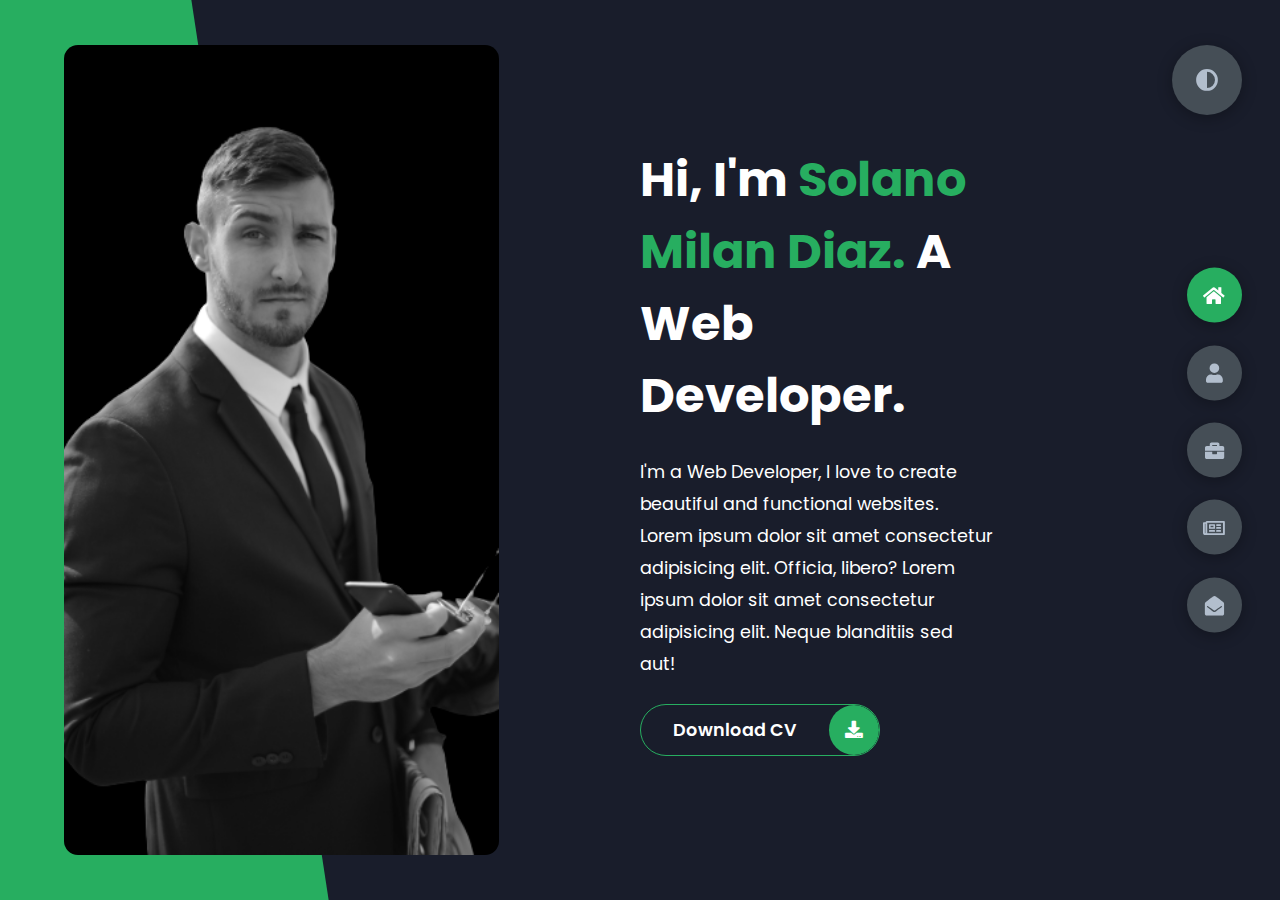
==== JS_CSS_PortfolioProject-master/index.html @ b82dd0ac "first commit" ====
<!DOCTYPE html>
<html lang="en">
<head>
    <meta charset="UTF-8">
    <meta http-equiv="X-UA-Compatible" content="IE=edge">
    <meta name="viewport" content="width=device-width, initial-scale=1.0">
    <title>Portfolio</title>
    <link rel="stylesheet" href="styles/styles.css">
    <link rel="preconnect" href="https://fonts.googleapis.com">
    <link rel="preconnect" href="https://fonts.gstatic.com" crossorigin>
    <link rel="stylesheet" href="https://cdnjs.cloudflare.com/ajax/libs/font-awesome/5.15.4/css/all.min.css" integrity="sha512-1ycn6IcaQQ40/MKBW2W4Rhis/DbILU74C1vSrLJxCq57o941Ym01SwNsOMqvEBFlcgUa6xLiPY/NS5R+E6ztJQ==" crossorigin="anonymous" referrerpolicy="no-referrer" />
    <link href="https://fonts.googleapis.com/css2?family=Poppins:wght@400;500;600;700;800&display=swap" rel="stylesheet">
</head>
<body class="main-content">
    <header class="container header active" id="home">
        <div class="header-content">
            <div class="left-header">
                <div class="h-shape"></div>
                <div class="image">
                    <img src="img/hero.png" alt="">
                </div>
            </div>
            <div class="right-header">
                <h1 class="name">
                    Hi, I'm <span>Solano Milan Diaz.</span>
                    A Web Developer.
                </h1>
                <p>
                    I'm a Web Developer, I love to create beautiful and functional websites.
                    Lorem ipsum dolor sit amet consectetur adipisicing elit. Officia, libero?
                    Lorem ipsum dolor sit amet consectetur adipisicing elit. Neque blanditiis sed aut!
                </p>
                <div class="btn-con">
                    <a href="" class="main-btn">
                        <span class="btn-text">Download CV</span>
                        <span class="btn-icon"><i class="fas fa-download"></i></span>
                    </a>
                </div>
            </div>
        </div>
    </header>
    <main>
        <section class="container about" id="about">
            <div class="main-title">
                <h2>About <span>me</span><span class="bg-text">my stats</span></h2>
            </div>
            <div class="about-container">
                <div class="left-about">
                    <h4>Information About me</h4>
                    <p>
                        Lorem ipsum dolor sit amet consectetur adipisicing elit. 
                        Eveniet labore nihil obcaecati consequatur. Debitis error doloremque, 
                        vero eos vel nemo eius voluptatem dicta tenetur modi. <br /> <br /> La musica
                        delectus dolore fugiat exercitationem a, 
                        ipsum quidem quo enim natus accusamus labore dolores nam. Unde.
                        Lorem ipsum dolor sit amet consectetur, adipisicing elit. 
                        Harum non necessitatibus deleniti eum soluta.
                    </p>
                    <div class="btn-con">
                        <a href="#" class="main-btn">
                            <span class="btn-text">Download CV</span>
                            <span class="btn-icon"><i class="fas fa-download"></i></span>
                        </a>
                    </div>
                </div>
                <div class="right-about">
                    <div class="about-item">
                        <div class="abt-text">
                            <p class="large-text">650+</p>
                            <p class="small-text">Projects <br /> Completed</p>
                        </div>
                    </div>
                    <div class="about-item">
                        <div class="abt-text">
                            <p class="large-text">10+</p>
                            <p class="small-text">Years of <br /> experience</p>
                        </div>
                    </div>
                    <div class="about-item">
                        <div class="abt-text">
                            <p class="large-text">300+</p>
                            <p class="small-text">Happy <br /> Clients</p>
                        </div>
                    </div>
                    <div class="about-item">
                        <div class="abt-text">
                            <p class="large-text">400+</p>
                            <p class="small-text">Customer <br /> reviews</p>
                        </div>
                    </div>
                </div>
            </div>
            <div class="about-stats">
                <h4 class="stat-title">My Skills</h4>
                <div class="progress-bars">
                    <div class="progress-bar">
                        <p class="prog-title">html5</p>
                        <div class="progress-con">
                            <p class="prog-text">80%</p>
                            <div class="progress">
                                <span class="html"></span>
                            </div>
                        </div>
                    </div>
                    <div class="progress-bar">
                        <p class="prog-title">css3</p>
                        <div class="progress-con">
                            <p class="prog-text">95%</p>
                            <div class="progress">
                                <span class="css"></span>
                            </div>
                        </div>
                    </div>
                    <div class="progress-bar">
                        <p class="prog-title">javascript</p>
                        <div class="progress-con">
                            <p class="prog-text">75%</p>
                            <div class="progress">
                                <span class="js"></span>
                            </div>
                        </div>
                    </div>
                    <div class="progress-bar">
                        <p class="prog-title">ReactJS</p>
                        <div class="progress-con">
                            <p class="prog-text">75%</p>
                            <div class="progress">
                                <span class="react"></span>
                            </div>
                        </div>
                    </div>
                    <div class="progress-bar">
                        <p class="prog-title">NodeJS</p>
                        <div class="progress-con">
                            <p class="prog-text">87%</p>
                            <div class="progress">
                                <span class="node"></span>
                            </div>
                        </div>
                    </div>
                    <div class="progress-bar">
                        <p class="prog-title">Python</p>
                        <div class="progress-con">
                            <p class="prog-text">70%</p>
                            <div class="progress">
                                <span class="python"></span>
                            </div>
                        </div>
                    </div>
                </div>
            </div>
            <h4 class="stat-title">My Timeline</h4>
            <div class="timeline">
                <div class="timeline-item">
                    <div class="tl-icon">
                        <i class="fas fa-briefcase"></i>
                    </div>
                    <p class="tl-duration">2010 - present</p>
                    <h5>Web Developer<span> - Vircrosoft</span></h5>
                    <p>
                        Lorem ipsum dolor sit amet consectetur adipisicing elit. Saepe quasi vero fugit.
                    </p>
                </div>
                <div class="timeline-item">
                    <div class="tl-icon">
                        <i class="fas fa-briefcase"></i>
                    </div>
                    <p class="tl-duration">2008 - 2011</p>
                    <h5>Software Engineer<span> - Boogle, Inc.</span></h5>
                    <p>
                        Lorem ipsum dolor sit amet consectetur adipisicing elit. Saepe quasi vero fugit.
                    </p>
                </div>
                <div class="timeline-item">
                    <div class="tl-icon">
                        <i class="fas fa-briefcase"></i>
                    </div>
                    <p class="tl-duration">2016 - 2017</p>
                    <h5>C++ Programmer<span> - Slime Tech</span></h5>
                    <p>
                        Lorem ipsum dolor sit amet consectetur adipisicing elit. Saepe quasi vero fugit.
                    </p>
                </div>
                <div class="timeline-item">
                    <div class="tl-icon">
                        <i class="fas fa-briefcase"></i>
                    </div>
                    <p class="tl-duration">2009 - 2013</p>
                    <h5>Business Degree<span> - Sussex University</span></h5>
                    <p>
                        Lorem ipsum dolor sit amet consectetur adipisicing elit. Saepe quasi vero fugit.
                    </p>
                </div>
                <div class="timeline-item">
                    <div class="tl-icon">
                        <i class="fas fa-briefcase"></i>
                    </div>
                    <p class="tl-duration">2013 - 2016</p>
                    <h5>Computer Science Degree<span> - Brookes University</span></h5>
                    <p>
                        Lorem ipsum dolor sit amet consectetur adipisicing elit. Saepe quasi vero fugit.
                    </p>
                </div>
                <div class="timeline-item">
                    <div class="tl-icon">
                        <i class="fas fa-briefcase"></i>
                    </div>
                    <p class="tl-duration">2017 - present</p>
                    <h5>3d Animation<span> - Brighton University</span></h5>
                    <p>
                        Lorem ipsum dolor sit amet consectetur adipisicing elit. Saepe quasi vero fugit.
                    </p>
                </div>
            </div>
        </section>
        <section class="container" id="portfolio">
            <div class="main-title">
                <h2>My <span>Portfolio</span><span class="bg-text">My Work</span></h2>
            </div>
            <p class="port-text">
                Here is some of my work that I've done in various programming languages.
            </p>
            <div class="portfolios">
                <div class="portfolio-item">
                    <div class="image">
                        <img src="img/port1.jpg" alt="">
                    </div>
                    <div class="hover-items">
                        <h3>Project Source</h3>
                        <div class="icons">
                            <a href="#" class="icon">
                                <i class="fab fa-github"></i>
                            </a>
                            <a href="#" class="icon">
                                <i class="fab fa-behance"></i>
                            </a>
                            <a href="#" class="icon">
                                <i class="fab fa-youtube"></i>
                            </a>
                        </div>
                    </div>
                </div>
                <div class="portfolio-item">
                    <div class="image">
                        <img src="img/port2.jpg" alt="">
                    </div>
                    <div class="hover-items">
                        <h3>Project Source</h3>
                        <div class="icons">
                            <a href="#" class="icon">
                                <i class="fab fa-github"></i>
                            </a>
                            <a href="#" class="icon">
                                <i class="fab fa-behance"></i>
                            </a>
                            <a href="#" class="icon">
                                <i class="fab fa-youtube"></i>
                            </a>
                        </div>
                    </div>
                </div>
                <div class="portfolio-item">
                    <div class="image">
                        <img src="img/port3.jpg" alt="">
                    </div>
                    <div class="hover-items">
                        <h3>Project Source</h3>
                        <div class="icons">
                            <a href="#" class="icon">
                                <i class="fab fa-github"></i>
                            </a>
                            <a href="#" class="icon">
                                <i class="fab fa-behance"></i>
                            </a>
                            <a href="#" class="icon">
                                <i class="fab fa-youtube"></i>
                            </a>
                        </div>
                    </div>
                </div>
                <div class="portfolio-item">
                    <div class="image">
                        <img src="img/port4.jpg" alt="">
                    </div>
                    <div class="hover-items">
                        <h3>Project Source</h3>
                        <div class="icons">
                            <a href="#" class="icon">
                                <i class="fab fa-github"></i>
                            </a>
                            <a href="#" class="icon">
                                <i class="fab fa-behance"></i>
                            </a>
                            <a href="#" class="icon">
                                <i class="fab fa-youtube"></i>
                            </a>
                        </div>
                    </div>
                </div>
                <div class="portfolio-item">
                    <div class="image">
                        <img src="img/port5.jpg" alt="">
                    </div>
                    <div class="hover-items">
                        <h3>Project Source</h3>
                        <div class="icons">
                            <a href="#" class="icon">
                                <i class="fab fa-github"></i>
                            </a>
                            <a href="#" class="icon">
                                <i class="fab fa-behance"></i>
                            </a>
                            <a href="#" class="icon">
                                <i class="fab fa-youtube"></i>
                            </a>
                        </div>
                    </div>
                </div>
                <div class="portfolio-item">
                    <div class="image">
                        <img src="img/port2.jpg" alt="">
                    </div>
                    <div class="hover-items">
                        <h3>Project Source</h3>
                        <div class="icons">
                            <a href="#" class="icon">
                                <i class="fab fa-github"></i>
                            </a>
                            <a href="#" class="icon">
                                <i class="fab fa-behance"></i>
                            </a>
                            <a href="#" class="icon">
                                <i class="fab fa-youtube"></i>
                            </a>
                        </div>
                    </div>
                </div>
                <div class="portfolio-item">
                    <div class="image">
                        <img src="img/port7.jpg" alt="">
                    </div>
                    <div class="hover-items">
                        <h3>Project Source</h3>
                        <div class="icons">
                            <a href="#" class="icon">
                                <i class="fab fa-github"></i>
                            </a>
                            <a href="#" class="icon">
                                <i class="fab fa-behance"></i>
                            </a>
                            <a href="#" class="icon">
                                <i class="fab fa-youtube"></i>
                            </a>
                        </div>
                    </div>
                </div>
            </div>
        </section>
        <section class="container" id="blogs">
            <div class="blogs-content">
                <div class="main-title">
                    <h2>My <span>Blogs</span><span class="bg-text">My Blogs</span></h2>
                </div>
                <div class="blogs">
                    <div class="blog">
                        <img src="img/port6.jpg" alt="">
                        <div class="blog-text">
                            <h4>
                                How to Create Your Own Website
                            </h4>
                            <p>
                                Lorem ipsum dolor sit, amet consectetur adipisicing elit. 
                                Doloribus natus voluptas, eos obcaecati recusandae amet?
                            </p>
                        </div>
                    </div>
                    <div class="blog">
                        <img src="img/blog1.jpg" alt="">
                        <div class="blog-text">
                            <h4>
                                How to Become an Expert in Web Design
                            </h4>
                            <p>
                                Lorem ipsum dolor sit, amet consectetur adipisicing elit. 
                                Doloribus natus voluptas, eos obcaecati recusandae amet?
                            </p>
                        </div>
                    </div>
                    <div class="blog">
                        <img src="img/blog2.jpg" alt="">
                        <div class="blog-text">
                            <h4>
                                Become a Web Designer in 10 Days
                            </h4>
                            <p>
                                Lorem ipsum dolor sit, amet consectetur adipisicing elit. 
                                Doloribus natus voluptas, eos obcaecati recusandae amet?
                            </p>
                        </div>
                    </div>
                    <div class="blog">
                        <img src="img/blog3.jpg" alt="">
                        <div class="blog-text">
                            <h4>
                                Debbuging made easy with Web Inspector
                            </h4>
                            <p>
                                Lorem ipsum dolor sit, amet consectetur adipisicing elit. 
                                Doloribus natus voluptas, eos obcaecati recusandae amet?
                            </p>
                        </div>
                    </div>
                    <div class="blog">
                        <img src="img/port1.jpg" alt="">
                        <div class="blog-text">
                            <h4>
                                Get started with Web Design and UI Design
                            </h4>
                            <p>
                                Lorem ipsum dolor sit, amet consectetur adipisicing elit. 
                                Doloribus natus voluptas, eos obcaecati recusandae amet?
                            </p>
                        </div>
                    </div>
                    <div class="blog">
                        <img src="img/port3.jpg" alt="">
                        <div class="blog-text">
                            <h4>
                                This is what you need to know about Web Design
                            </h4>
                            <p>
                                Lorem ipsum dolor sit, amet consectetur adipisicing elit. 
                                Doloribus natus voluptas, eos obcaecati recusandae amet?
                            </p>
                        </div>
                    </div>
                </div>
            </div>
        </section>
        <section class="container contact" id="contact">
            <div class="contact-container">
                <div class="main-title">
                    <h2>Contact <span>Me</span><span class="bg-text">Contact</span></h2>
                </div>
                <div class="contact-content-con">
                    <div class="left-contact">
                        <h4>Contact me here</h4>
                        <p>
                            Lorem ipsum dolor sit amet consectetur adipisicing elit. 
                            In, laborum numquam? Quam excepturi perspiciatis quas quasi.
                        </p>
                        <div class="contact-info">
                            <div class="contact-item">
                                <div class="icon">
                                    <i class="fas fa-map-marker-alt"></i>
                                    <span>Location</span>
                                </div>
                                <p>
                                    : London, united Kingdom
                                </p>
                            </div>
                            <div class="contact-item">
                                <div class="icon">
                                    <i class="fas fa-envelope"></i>
                                    <span>Email</span>
                                </div>
                                <p>
                                    <span>: maclinzuniversal@gmail.com</span>
                                </p>
                            </div>
                            <div class="contact-item">
                                <div class="icon">
                                    <i class="fas fa-user-graduate"></i>
                                    <span>Education</span>
                                </div>
                                <p>
                                    <span>: Sussex University, East Sussex</span>
                                </p>
                            </div>
                            <div class="contact-item">
                                <div class="icon">
                                    <i class="fas fa-user-graduate"></i>
                                    <span>Mobile Number</span>
                                </div>
                                <p>
                                    <span>: 07522670617</span>
                                </p>
                            </div>
                            <div class="contact-item">
                                <div class="icon">
                                    <i class="fas fa-globe-africa"></i>
                                    <span>Languages</span>
                                </div>
                                <p>
                                    <span>: Afrikaans, English, Spanish</span>
                                </p>
                            </div>
                        </div>
                        <div class="contact-icons">
                            <div class="contact-icon">
                                <a href="www.facebook.com" target="_blank">
                                    <i class="fab fa-facebook-f"></i>
                                </a>
                                <a href="#" target="_blank">
                                    <i class="fab fa-twitter"></i>
                                </a>
                                <a href="#" target="_blank">
                                    <i class="fab fa-github"></i>
                                </a>
                                <a href="#" target="_blank">
                                    <i class="fab fa-youtube"></i>
                                </a>
                            </div>
                        </div>
                    </div>
                    <div class="right-contact">
                        <form action="" class="contact-form">
                            <div class="input-control i-c-2">
                                <input type="text" required placeholder="YOUR NAME">
                                <input type="email" required placeholder="YOUR EMAIL">
                            </div>
                            <div class="input-control">
                                <input type="text" required placeholder="ENTER SUBJECT">
                            </div>
                            <div class="input-control">
                                <textarea name="" id="" cols="15" rows="8" placeholder="Message Here..."></textarea>
                            </div>
                            <div class="submit-btn">
                                <a href="#" class="main-btn">
                                    <span class="btn-text">Download CV</span>
                                    <span class="btn-icon"><i class="fas fa-download"></i></span>
                                </a>
                            </div>
                        </form>
                    </div>
                </div>
            </div>
        </section>
    </main>

    <div class="controls">
        <div class="control active-btn" data-id="home" >
            <i class="fas fa-home"></i>
        </div>
        <div class="control" data-id="about">
            <i class="fas fa-user"></i>
        </div>
        <div class="control" data-id="portfolio">
            <i class="fas fa-briefcase"></i>
        </div>
        <div class="control" data-id="blogs">
            <i class="far fa-newspaper"></i>
        </div>
        <div class="control" data-id="contact">
            <i class="fas fa-envelope-open"></i>
        </div>
    </div>
    <div class="theme-btn">
        <i class="fas fa-adjust"></i>
    </div>
    <script src="app.js"></script>
</body>
</html>
---- JS_CSS_PortfolioProject-master/styles/styles.css ----
* {
  margin: 0;
  padding: 0;
  box-sizing: border-box;
  list-style: none;
}

:root {
  --color-primary: #191d2b;
  --color-secondary: #27AE60;
  --color-white: #FFFFFF;
  --color-black: #000;
  --color-grey0: #f8f8f8;
  --color-grey-1: #dbe1e8;
  --color-grey-2: #b2becd;
  --color-grey-3: #6c7983;
  --color-grey-4: #454e56;
  --color-grey-5: #2a2e35;
  --color-grey-6: #12181b;
  --br-sm-2: 14px;
  --box-shadow-1: 0 3px 15px rgba(0,0,0,.3);
}

.light-mode {
  --color-primary: #FFFFFF;
  --color-secondary: #F56692;
  --color-white: #454e56;
  --color-black: #000;
  --color-grey0: #f8f8f8;
  --color-grey-1: #6c7983;
  --color-grey-2: #6c7983;
  --color-grey-3: #6c7983;
  --color-grey-4: #454e56;
  --color-grey-5: #f8f8f8;
  --color-grey-6: #12181b;
}

body {
  background-color: var(--color-primary);
  font-family: "Poppins", sans-serif;
  font-size: 1.1rem;
  color: var(--color-white);
  transition: all 0.4s ease-in-out;
}

a {
  display: inline-block;
  text-decoration: none;
  color: inherit;
  font-family: inherit;
}

header {
  min-height: 100vh;
  color: var(--color-white);
  overflow: hidden;
  padding: 0 !important;
}

section {
  min-height: 100vh;
  width: 100%;
  position: absolute;
  left: 0;
  top: 0;
  padding: 3rem 18rem;
}

.container {
  display: none;
  transform: translateY(-100%) scale(0);
  transition: all 0.4s ease-in-out;
  background-color: var(--color-primary);
}

.active {
  display: block;
  animation: appear 1s ease-in-out;
  transform: translateY(0) scaleY(1);
}
@keyframes appear {
  0% {
    transform: translateY(-100%) scaleY(0);
  }
  100% {
    transform: translateY(0) scaleY(1);
  }
}

.controls {
  position: fixed;
  z-index: 10;
  top: 50%;
  right: 3%;
  display: flex;
  flex-direction: column;
  align-items: center;
  justify-content: center;
  transform: translateY(-50%);
}
.controls .control {
  padding: 1rem;
  cursor: pointer;
  background-color: var(--color-grey-4);
  width: 55px;
  height: 55px;
  border-radius: 50%;
  display: flex;
  justify-content: center;
  align-items: center;
  margin: 0.7rem 0;
  box-shadow: var(--box-shadow-1);
}
.controls .control i {
  font-size: 1.2rem;
  color: var(--color-grey-2);
  pointer-events: none;
}
.controls .active-btn {
  background-color: var(--color-secondary);
  transition: all 0.4s ease-in-out;
}
.controls .active-btn i {
  color: var(--color-white);
}

.theme-btn {
  top: 5%;
  right: 3%;
  width: 70px;
  height: 70px;
  border-radius: 50%;
  background-color: var(--color-grey-4);
  cursor: pointer;
  position: fixed;
  display: flex;
  justify-content: center;
  align-items: center;
  box-shadow: 0 3px 15px rgba(0, 0, 0, 0.3);
  transition: all 0.1s ease-in-out;
}
.theme-btn:active {
  transform: translateY(-3px);
}
.theme-btn i {
  font-size: 1.4rem;
  color: var(--color-grey-2);
  pointer-events: none;
}

/*Header-content*/
.header-content {
  display: grid;
  grid-template-columns: repeat(2, 1fr);
  min-height: 100vh;
}
.header-content .left-header {
  display: flex;
  align-items: center;
  position: relative;
}
.header-content .left-header .h-shape {
  transition: all 0.4s ease-in-out;
  width: 65%;
  height: 100%;
  background-color: var(--color-secondary);
  position: absolute;
  left: 0;
  top: 0;
  z-index: -1;
  clip-path: polygon(0 0, 46% 0, 79% 100%, 0% 100%);
}
.header-content .left-header .image {
  border-radius: var(--br-sm-2);
  height: 90%;
  width: 68%;
  margin-left: 4rem;
  background-color: var(--color-black);
  transition: all 0.4s ease-in-out;
}
.header-content .left-header .image img {
  width: 100%;
  height: 100%;
  object-fit: cover;
  transition: all 0.4s ease-in-out;
  filter: grayscale(100%);
}
.header-content .left-header .image img:hover {
  filter: grayscale(0);
}
.header-content .right-header {
  display: flex;
  flex-direction: column;
  justify-content: center;
  padding-right: 18rem;
}
.header-content .right-header .name {
  font-size: 3rem;
}
.header-content .right-header .name span {
  color: var(--color-secondary);
}
.header-content .right-header p {
  margin: 1.5rem 0;
  line-height: 2rem;
}

/*About*/
.about-container {
  display: grid;
  grid-template-columns: repeat(2, 1fr);
  padding-top: 3.5rem;
  padding-bottom: 5rem;
}
.about-container .right-about {
  display: grid;
  grid-template-columns: repeat(2, 1fr);
  grid-gap: 2rem;
}
.about-container .right-about .about-item {
  border: 1px solid var(--color-grey-5);
  border-radius: 5px;
  transition: all 0.4s ease-in-out;
  box-shadow: 1px 2px 15px rgba(0, 0, 0, 0.1);
}
.about-container .right-about .about-item:hover {
  cursor: default;
  transform: translateY(-5px);
  border: 1px solid var(--color-secondary);
  box-shadow: 1px 4px 15px rgba(0, 0, 0, 0.32);
}
.about-container .right-about .about-item .abt-text {
  padding: 1.5rem;
  display: flex;
  flex-direction: column;
}
.about-container .right-about .about-item .abt-text .large-text {
  font-size: 3rem;
  font-weight: 700;
  color: var(--color-secondary);
}
.about-container .right-about .about-item .abt-text .small-text {
  padding-left: 3rem;
  position: relative;
  text-transform: uppercase;
  font-size: 1.2rem;
  color: var(--color-grey-1);
  letter-spacing: 2px;
}
.about-container .right-about .about-item .abt-text .small-text::before {
  content: "";
  position: absolute;
  left: 0;
  top: 15px;
  width: 2rem;
  height: 2px;
  background-color: var(--color-grey-5);
}
.about-container .left-about {
  padding-right: 5rem;
}
.about-container .left-about p {
  line-height: 2rem;
  padding: 1rem;
  color: var(--color-grey-1);
}
.about-container .left-about h4 {
  font-size: 2rem;
  text-transform: uppercase;
}

.about-stats {
  padding-bottom: 4rem;
}
.about-stats .progress-bars {
  display: grid;
  grid-template-columns: repeat(2, 1fr);
  grid-gap: 2rem;
}
.about-stats .progress-bars .progress-bar {
  display: flex;
  flex-direction: column;
}
.about-stats .progress-bars .progress-bar .prog-title {
  text-transform: uppercase;
  font-weight: 500;
}
.about-stats .progress-bars .progress-bar .progress-con {
  display: flex;
  align-items: center;
}
.about-stats .progress-bars .progress-bar .progress-con .prog-text {
  color: var(--color-grey-2);
}
.about-stats .progress-bars .progress-bar .progress-con .progress {
  width: 100%;
  height: 0.45rem;
  background-color: var(--color-grey-4);
  margin-left: 1rem;
  position: relative;
}
.about-stats .progress-bars .progress-bar .progress-con .progress span {
  position: absolute;
  top: 0;
  left: 0;
  height: 100%;
  background-color: var(--color-secondary);
  transition: all 0.4s ease-in-out;
  width: 60%;
}
.about-stats .progress-bars .progress-bar .progress-con .progress .html {
  width: 80%;
}
.about-stats .progress-bars .progress-bar .progress-con .progress .css {
  width: 95%;
}
.about-stats .progress-bars .progress-bar .progress-con .progress .js {
  width: 75%;
}
.about-stats .progress-bars .progress-bar .progress-con .progress .react {
  width: 60%;
}
.about-stats .progress-bars .progress-bar .progress-con .progress .node {
  width: 87%;
}
.about-stats .progress-bars .progress-bar .progress-con .progress .python {
  width: 70%;
}

.stat-title {
  text-transform: uppercase;
  font-size: 1.4rem;
  text-align: center;
  padding: 3.5rem 0;
  position: relative;
}
.stat-title::before {
  content: "";
  position: absolute;
  left: 50%;
  top: 0;
  width: 40%;
  height: 1px;
  background-color: var(--color-grey-5);
  transform: translateX(-50%);
}

/*Timeline*/
.timeline {
  display: grid;
  grid-template-columns: repeat(2, 1fr);
  grid-gap: 2rem;
  padding-bottom: 3rem;
}
.timeline .timeline-item {
  position: relative;
  padding-left: 3rem;
  border-left: 1px solid var(--color-grey-5);
}
.timeline .timeline-item .tl-icon {
  position: absolute;
  left: -27px;
  top: 0;
  background-color: var(--color-secondary);
  width: 50px;
  height: 50px;
  border-radius: 50%;
  display: flex;
  align-items: center;
  justify-content: center;
}
.timeline .timeline-item .tl-icon i {
  font-size: 1.3rem;
}
.timeline .timeline-item .tl-duration {
  padding: 0.2rem 0.6rem;
  background-color: var(--color-grey-5);
  border-radius: 15px;
  display: inline-block;
  font-size: 0.8rem;
  text-transform: uppercase;
  font-weight: 500;
}
.timeline .timeline-item h5 {
  padding: 1rem 0;
  text-transform: uppercase;
  font-size: 1.3rem;
  font-weight: 600;
}
.timeline .timeline-item h5 span {
  color: var(--color-grey-2);
  font-weight: 500;
  font-size: 1.2rem;
}
.timeline .timeline-item p {
  color: var(--color-grey-2);
}

.port-text {
  padding: 2rem 0;
  text-align: center;
}

.portfolios {
  display: grid;
  grid-template-columns: repeat(3, 1fr);
  grid-gap: 2rem;
  margin-top: 3rem;
}
.portfolios .portfolio-item {
  position: relative;
  border-radius: 15px;
}
.portfolios .portfolio-item img {
  width: 100%;
  height: 300px;
  object-fit: cover;
  border-radius: 15px;
}
.portfolios .portfolio-item .hover-items {
  width: 100%;
  height: 100%;
  background-color: var(--color-secondary);
  position: absolute;
  left: 0;
  top: 0;
  border-radius: 15px;
  display: flex;
  justify-content: center;
  align-items: center;
  flex-direction: column;
  opacity: 0;
  transform: scale(0);
  transition: all 0.4s ease-in-out;
}
.portfolios .portfolio-item .hover-items h3 {
  font-size: 1.5rem;
  color: var(--color-white);
  margin-bottom: 1.5rem;
}
.portfolios .portfolio-item .hover-items .icons {
  display: flex;
  justify-content: center;
  align-items: center;
}
.portfolios .portfolio-item .hover-items .icons .icon {
  background-color: var(--color-primary);
  border-radius: 50%;
  width: 50px;
  height: 50px;
  display: flex;
  align-items: center;
  justify-content: center;
  margin: 0 1rem;
  cursor: pointer;
  transition: all 0.4s ease-in-out;
}
.portfolios .portfolio-item .hover-items .icons .icon i {
  font-size: 1.5rem;
  color: var(--color-white);
  margin: 0 1rem;
}
.portfolios .portfolio-item .hover-items .icons .icon:hover {
  background-color: var(--color-white);
}
.portfolios .portfolio-item .hover-items .icons .icon:hover i {
  color: var(--color-primary);
}

.portfolio-item:hover .hover-items {
  opacity: 1;
  transform: scale(1);
}

.blogs {
  display: grid;
  grid-template-columns: repeat(3, 1fr);
  grid-gap: 2rem;
  margin-top: 3rem;
}
.blogs .blog {
  position: relative;
  background-color: var(--color-grey-5);
  border-radius: 5px;
  box-shadow: 1px 1px 20px rgba(0, 0, 0, 0.1);
  transition: all 0.4s ease-in-out;
}
.blogs .blog:hover {
  box-shadow: 1px 1px 20px rgba(0, 0, 0, 0.3);
  transform: translateY(-5px);
  transition: all 0.4s ease-in-out;
}
.blogs .blog:hover img {
  filter: grayscale(0);
  transform: scale(1.1);
  box-shadow: 0px 4px 15px rgba(0, 0, 0, 0.8);
}
.blogs .blog img {
  width: 100%;
  height: 300px;
  object-fit: cover;
  border-top-left-radius: 5px;
  border-top-right-radius: 5px;
  filter: grayscale(100%);
  transition: all 0.4s ease-in-out;
}
.blogs .blog .blog-text {
  margin-top: -7px;
  padding: 1.1rem;
  border-top: 8px solid var(--color-secondary);
}
.blogs .blog .blog-text h4 {
  font-size: 1.5rem;
  margin-bottom: 0.7rem;
  transition: all 0.4s ease-in-out;
  cursor: pointer;
}
.blogs .blog .blog-text h4:hover {
  color: var(--color-secondary);
}
.blogs .blog .blog-text p {
  color: var(--color-grey-2);
  line-height: 2rem;
  padding-bottom: 1rem;
}

.contact-content-con {
  display: flex;
  padding-top: 3.5rem;
}
.contact-content-con .left-contact {
  flex: 2;
}
.contact-content-con .left-contact h4 {
  margin-top: 1rem;
  font-size: 2rem;
  text-transform: uppercase;
}
.contact-content-con .left-contact p {
  margin: 1rem 0;
  line-height: 2rem;
}
.contact-content-con .left-contact .contact-info .contact-item {
  display: flex;
  align-items: center;
  justify-content: space-between;
}
.contact-content-con .left-contact .contact-info .contact-item p {
  margin: 0.3rem 0 !important;
  padding: 0 !important;
}
.contact-content-con .left-contact .contact-info .contact-item .icon {
  display: grid;
  grid-template-columns: 40px 1fr;
}
.contact-content-con .left-contact .contact-info .contact-item .icon i {
  display: flex;
  align-items: center;
  font-size: 1.3rem;
}
.contact-content-con .left-contact .contact-icon {
  display: flex;
  margin-top: 2rem;
}
.contact-content-con .left-contact .contact-icon a {
  display: flex;
  align-items: center;
  color: var(--color-white);
  background-color: var(--color-grey-5);
  cursor: pointer;
  justify-content: center;
  width: 50px;
  height: 50px;
  border-radius: 50%;
  margin: 0 0.4rem;
  transition: all 0.4s ease-in-out;
}
.contact-content-con .left-contact .contact-icon a:hover {
  background-color: var(--color-secondary);
}
.contact-content-con .left-contact .contact-icon a:hover i {
  color: var(--color-primary);
}
.contact-content-con .left-contact .contact-icon a i {
  display: flex;
  align-items: center;
  justify-content: center;
  font-size: 1.3rem;
}
.contact-content-con .right-contact {
  flex: 3;
  margin-left: 3rem;
}
.contact-content-con .right-contact .input-control {
  margin: 1.5rem 0;
}
.contact-content-con .right-contact .input-control input, .contact-content-con .right-contact .input-control textarea {
  border-radius: 30px;
  font-weight: inherit;
  font-size: inherit;
  font-family: inherit;
  padding: 0.8rem 1.1rem;
  outline: none;
  border: none;
  background-color: var(--color-grey-5);
  width: 100%;
  color: var(--color-white);
  resize: none;
}
.contact-content-con .right-contact .i-c-2 {
  display: flex;
}
.contact-content-con .right-contact .i-c-2 :last-child {
  margin-left: 1.5rem;
}
.contact-content-con .right-contact .submit-btn {
  display: flex;
  justify-content: flex-start;
}

/*Independed components*/
.btn-con {
  display: flex;
  align-self: flex-start;
}

.main-btn {
  border-radius: 30px;
  color: inherit;
  font-weight: 600;
  position: relative;
  border: 1px solid var(--color-secondary);
  display: flex;
  align-self: flex-start;
  align-items: center;
  overflow: hidden;
}
.main-btn .btn-text {
  padding: 0 2rem;
}
.main-btn .btn-icon {
  background-color: var(--color-secondary);
  display: flex;
  align-items: center;
  justify-content: center;
  border-radius: 50%;
  padding: 1rem;
}
.main-btn::before {
  content: "";
  position: absolute;
  top: 0;
  right: 0;
  transform: translateX(100%);
  transition: all 0.4s ease-out;
  z-index: -1;
}
.main-btn:hover {
  transition: all 0.4s ease-out;
}
.main-btn:hover::before {
  width: 100%;
  height: 100%;
  background-color: var(--color-secondary);
  transform: translateX(0);
  transition: all 0.4s ease-out;
}

.main-title {
  text-align: center;
}
.main-title h2 {
  position: relative;
  text-transform: uppercase;
  font-size: 4rem;
  font-weight: 700;
}
.main-title h2 span {
  color: var(--color-secondary);
}
.main-title h2 .bg-text {
  position: absolute;
  top: 50%;
  left: 50%;
  color: var(--color-grey-5);
  transition: all 0.4s ease-in-out;
  z-index: -1;
  transform: translate(-50%, -50%);
  font-weight: 800;
  font-size: 6.3rem;
}

.about-container .left-about p {
  padding-left: 0;
}

@media screen and (max-width: 600px) {
  header {
    padding: 0 !important;
  }

  .theme-btn {
    width: 50px;
    height: 50px;
  }

  .header-content {
    grid-template-columns: repeat(1, 1fr);
    padding-bottom: 6rem;
  }

  .left-header .h-shape {
    display: none;
  }

  .right-header {
    grid-row: 1;
    padding-right: 0rem !important;
    width: 90%;
    margin: 0 auto;
  }
  .right-header .name {
    font-size: 2.5rem !important;
    text-align: center;
    padding-top: 3rem;
  }

  .header-content .left-header .image {
    margin: 0 auto;
    width: 90%;
  }

  .controls {
    top: auto;
    bottom: 0;
    flex-direction: row;
    justify-content: center;
    left: 50%;
    transform: translateX(-50%);
    width: 100%;
    background-color: var(--color-grey-5);
  }
  .controls .control {
    margin: 1rem 0.3rem;
  }

  .about-container {
    grid-template-columns: repeat(1, 1fr);
  }
  .about-container .right-about {
    grid-template-columns: repeat(1, 1fr);
    padding-top: 2.5rem;
  }
  .about-container .left-about {
    padding-right: 0;
  }
  .about-container .left-about p {
    padding-left: 0;
  }

  .timeline {
    grid-template-columns: repeat(1, 1fr);
    padding-bottom: 6rem;
  }

  .container {
    padding: 2rem 2.5rem !important;
  }

  .about-stats .progress-bars {
    grid-template-columns: repeat(1, 1fr);
  }

  .portfolios {
    grid-template-columns: repeat(1, 1fr);
    padding-bottom: 6rem;
    margin-top: 1rem;
  }

  .blogs {
    grid-template-columns: repeat(1, 1fr);
    padding-bottom: 6rem;
  }

  .contact-content-con {
    flex-direction: column;
  }
  .contact-content-con .right-contact {
    margin-left: 0;
    margin-top: 2.5rem;
  }

  .contact-content-con .right-contact .i-c-2 {
    flex-direction: column;
  }

  .contact-content-con .right-contact .i-c-2 :last-child {
    margin-left: 0;
    margin-top: 1.5rem;
  }

  .contact-content-con .right-contact {
    margin-bottom: 6rem;
  }

  .contact-item {
    flex-direction: column;
    margin: 1rem 0;
  }
  .contact-item p {
    font-size: 15px;
    color: var(--color-grey-2);
  }
  .contact-item span {
    font-size: 15px;
  }
  .contact-item .icon {
    grid-template-columns: 25px 1fr;
  }

  .main-title h2 {
    font-size: 2rem;
  }
  .main-title h2 span {
    font-size: 2.3rem;
  }
  .main-title h2 .bg-text {
    font-size: 2.3rem;
  }
}
@media screen and (max-width: 1432px) {
  .container {
    padding: 7rem 11rem;
  }

  .contact-content-con {
    flex-direction: column;
  }
  .contact-content-con .right-contact {
    margin-left: 0;
    margin-top: 2.5rem;
  }

  .contact-content-con .right-contact .i-c-2 {
    flex-direction: column;
  }

  .contact-content-con .right-contact .i-c-2 :last-child {
    margin-left: 0;
    margin-top: 1.5rem;
  }

  .contact-content-con .right-contact {
    margin-bottom: 6rem;
  }

  .main-title h2 .bg-text {
    font-size: 5.5rem;
  }
}
@media screen and (max-width: 1250px) {
  .blogs {
    grid-template-columns: repeat(2, 1fr);
    margin-top: 6rem;
  }

  .portfolios {
    grid-template-columns: repeat(2, 1fr);
  }

  .header-content .right-header {
    padding-right: 9rem;
  }
}
@media screen and (max-width: 660px) {
  .blogs {
    grid-template-columns: repeat(1, 1fr);
  }

  .portfolios {
    grid-template-columns: repeat(1, 1fr);
  }
}
@media screen and (max-width: 1070px) {
  .about-container {
    grid-template-columns: repeat(1, 1fr);
  }
  .about-container .right-about {
    padding-top: 2.5rem;
  }

  .main-title h2 {
    font-size: 4rem;
  }
  .main-title h2 span {
    font-size: 4rem;
  }
  .main-title h2 .bg-text {
    font-size: 4.5rem;
  }
}
@media screen and (max-width: 970px) {
  .container {
    padding: 7rem 6rem;
  }

  .about-container .left-about {
    padding-right: 0rem;
  }

  .header-content {
    grid-template-columns: repeat(1, 1fr);
    padding-bottom: 6rem;
  }

  .left-header .h-shape {
    display: none;
  }
  .left-header .image {
    width: 90% !important;
    margin: 0 auto !important;
  }

  .right-header {
    grid-row: 1;
    padding-right: 0rem !important;
    width: 90%;
    margin: 0 auto;
  }
  .right-header .name {
    font-size: 2.5rem !important;
    text-align: center;
    padding-top: 3rem;
  }
}
@media screen and (max-width: 700px) {
  .container {
    padding: 7rem 3rem;
  }

  .about-stats .progress-bars {
    grid-template-columns: repeat(1, 1fr);
  }

  .about-container .right-about {
    grid-template-columns: repeat(1, 1fr);
  }

  .timeline {
    grid-template-columns: repeat(1, 1fr);
  }

  .main-title h2 {
    font-size: 3rem;
  }
  .main-title h2 span {
    font-size: 3rem;
  }
  .main-title h2 .bg-text {
    font-size: 4rem;
  }
}

/*# sourceMappingURL=styles.css.map */
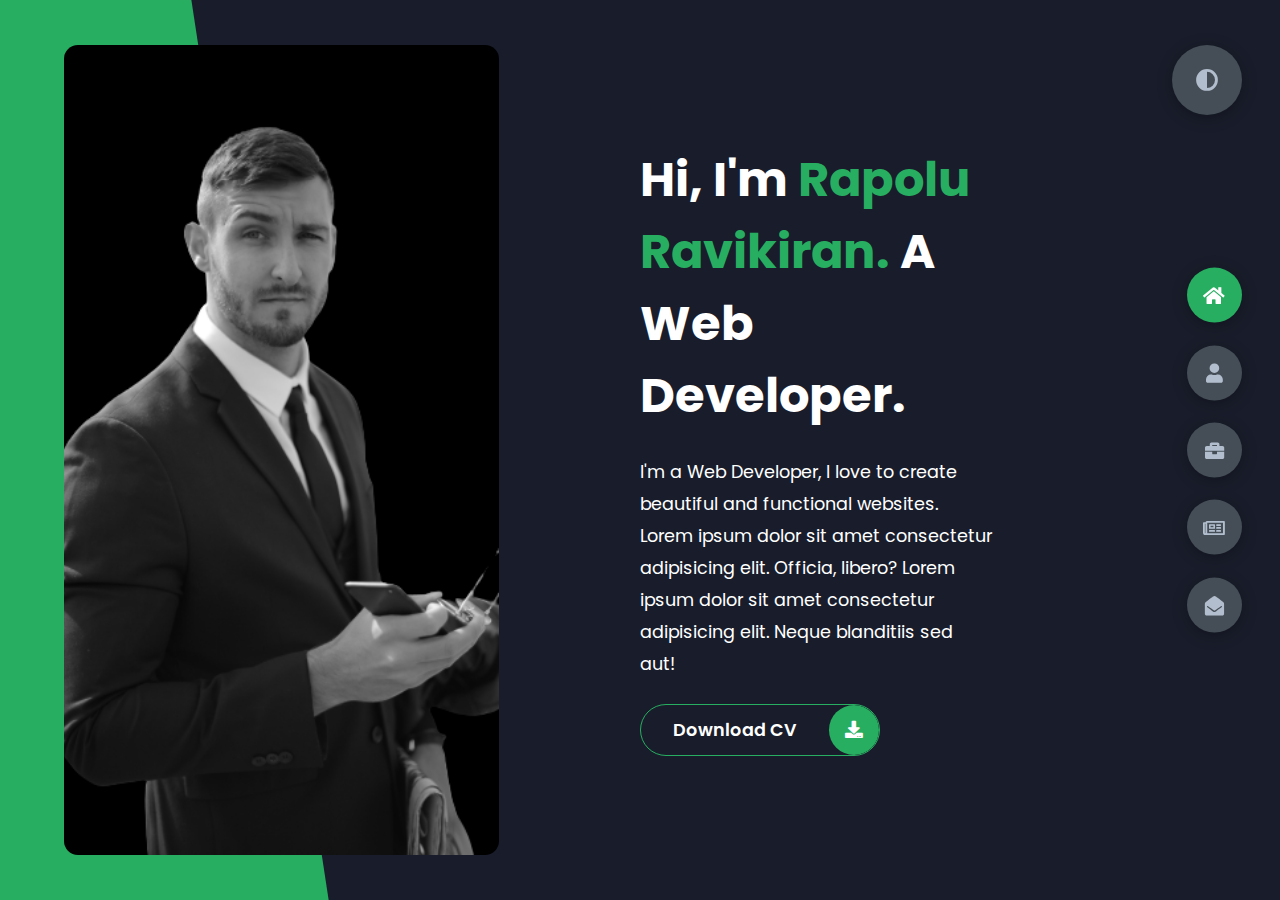
==== commit 808915b8: "Update index.html" ====
--- a/JS_CSS_PortfolioProject-master/index.html
+++ b/JS_CSS_PortfolioProject-master/index.html
@@ -22,7 +22,7 @@
             </div>
             <div class="right-header">
                 <h1 class="name">
-                    Hi, I'm <span>Solano Milan Diaz.</span>
+                    Hi, I'm <span>Rapolu Ravikiran.</span>
                     A Web Developer.
                 </h1>
                 <p>
@@ -560,4 +560,4 @@
     </div>
     <script src="app.js"></script>
 </body>
-</html>+</html>
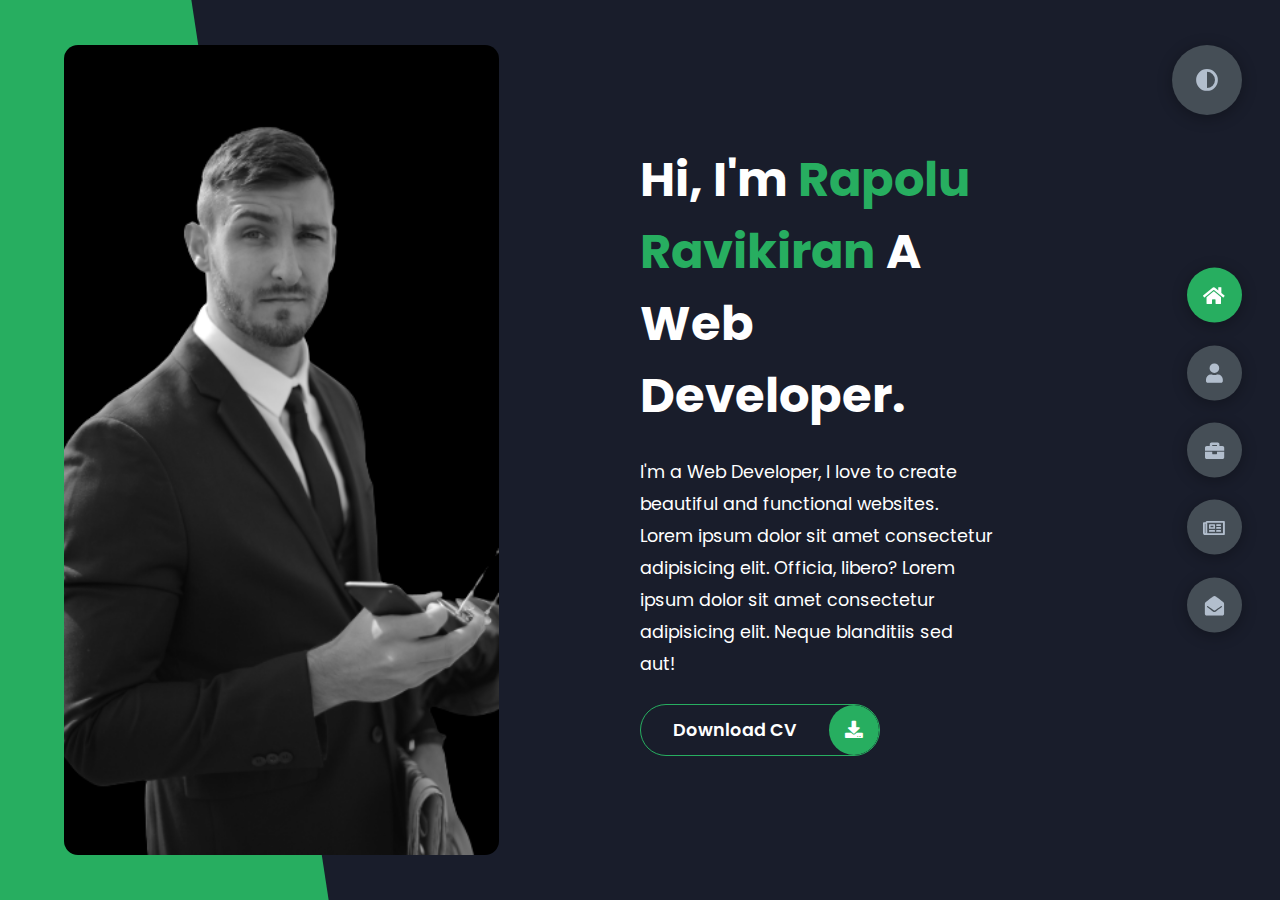
==== commit 81079565: "Update index.html" ====
--- a/JS_CSS_PortfolioProject-master/index.html
+++ b/JS_CSS_PortfolioProject-master/index.html
@@ -22,7 +22,7 @@
             </div>
             <div class="right-header">
                 <h1 class="name">
-                    Hi, I'm <span>Rapolu Ravikiran.</span>
+                    Hi, I'm <span>Rapolu Ravikiran</span>
                     A Web Developer.
                 </h1>
                 <p>
@@ -456,7 +456,7 @@
                                     <span>Location</span>
                                 </div>
                                 <p>
-                                    : London, united Kingdom
+                                    : Hyderabad, India
                                 </p>
                             </div>
                             <div class="contact-item">
@@ -465,7 +465,7 @@
                                     <span>Email</span>
                                 </div>
                                 <p>
-                                    <span>: maclinzuniversal@gmail.com</span>
+                                    <span>: rapoluravi143@gmail.com</span>
                                 </p>
                             </div>
                             <div class="contact-item">
@@ -474,7 +474,7 @@
                                     <span>Education</span>
                                 </div>
                                 <p>
-                                    <span>: Sussex University, East Sussex</span>
+                                    <span>: Siddhartha Institute Of Engineering And Technology, Telangana</span>
                                 </p>
                             </div>
                             <div class="contact-item">
@@ -492,7 +492,7 @@
                                     <span>Languages</span>
                                 </div>
                                 <p>
-                                    <span>: Afrikaans, English, Spanish</span>
+                                    <span>: Telugu, English, Hindi</span>
                                 </p>
                             </div>
                         </div>
